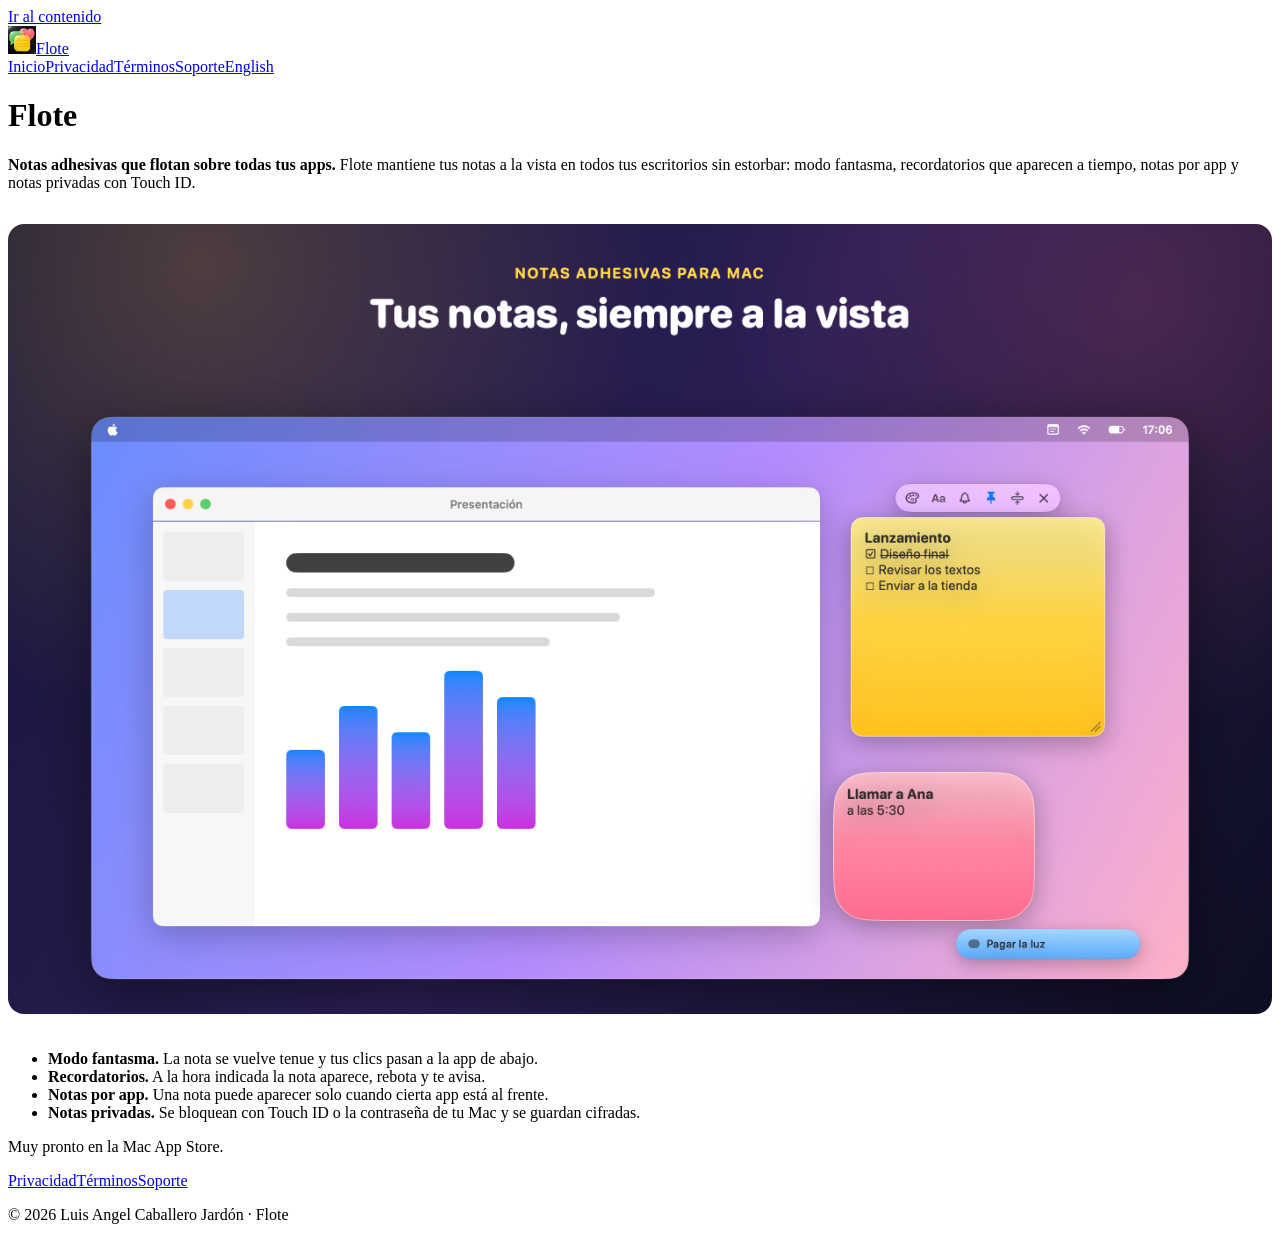
==== es/index.html @ 092fc321 "Web de Flote: inicio, privacidad, términos y soporte (EN/ES) Co-Authored-By: Claude Opus 5.5 <norepl" ====
<!DOCTYPE html>
<html lang="es">
<head>
  <meta charset="utf-8">
  <meta name="viewport" content="width=device-width, initial-scale=1, viewport-fit=cover">
  <meta name="color-scheme" content="light dark">
  <title>Notas adhesivas que flotan sobre todas tus apps. · Flote</title>
  <meta name="description" content="Notas adhesivas que flotan sobre todas tus apps.">
  <link rel="canonical" href="https://llcaballeroll.github.io/Flote_web/es/index.html">
  <link rel="alternate" hreflang="en" href="https://llcaballeroll.github.io/Flote_web/index.html">
  <link rel="alternate" hreflang="es" href="https://llcaballeroll.github.io/Flote_web/es/index.html">
  <link rel="icon" type="image/png" sizes="32x32" href="../assets/img/icon-32.png">
  <link rel="apple-touch-icon" href="../assets/img/icon-180.png">
  <link rel="stylesheet" href="../css/styles.css">
</head>
<body>
  <a class="skip-link" href="#main">Ir al contenido</a>
  <header class="nav"><nav class="wrap nav-inner" aria-label="Main">
    <a class="brand" href="index.html"><img src="../assets/img/icon-180.png" alt="" width="28" height="28">Flote</a>
    <div class="nav-links"><a href="index.html" aria-current="page">Inicio</a><a href="privacy.html">Privacidad</a><a href="terms.html">Términos</a><a href="support.html">Soporte</a><a href="../index.html" hreflang="en" lang="en">English</a></div>
  </nav></header>
  <main id="main" class="doc"><div class="wrap">
<h1>Flote</h1><p class="lead" style="margin-left:0"><strong>Notas adhesivas que flotan sobre todas tus apps.</strong> Flote mantiene tus notas a la vista en todos tus escritorios sin estorbar: modo fantasma, recordatorios que aparecen a tiempo, notas por app y notas privadas con Touch ID.</p>
<img src="../assets/img/shot-es.png" alt="" style="width:100%;border-radius:16px;margin:16px 0">
<ul><li><strong>Modo fantasma.</strong> La nota se vuelve tenue y tus clics pasan a la app de abajo.</li><li><strong>Recordatorios.</strong> A la hora indicada la nota aparece, rebota y te avisa.</li><li><strong>Notas por app.</strong> Una nota puede aparecer solo cuando cierta app está al frente.</li><li><strong>Notas privadas.</strong> Se bloquean con Touch ID o la contraseña de tu Mac y se guardan cifradas.</li></ul><p>Muy pronto en la Mac App Store.</p>
  </div></main>
  <footer class="footer"><div class="wrap">
    <div class="footer-links"><a href="privacy.html">Privacidad</a><a href="terms.html">Términos</a><a href="support.html">Soporte</a></div>
    <p>© 2026 Luis Angel Caballero Jardón · Flote</p>
  </div></footer>
</body>
</html>
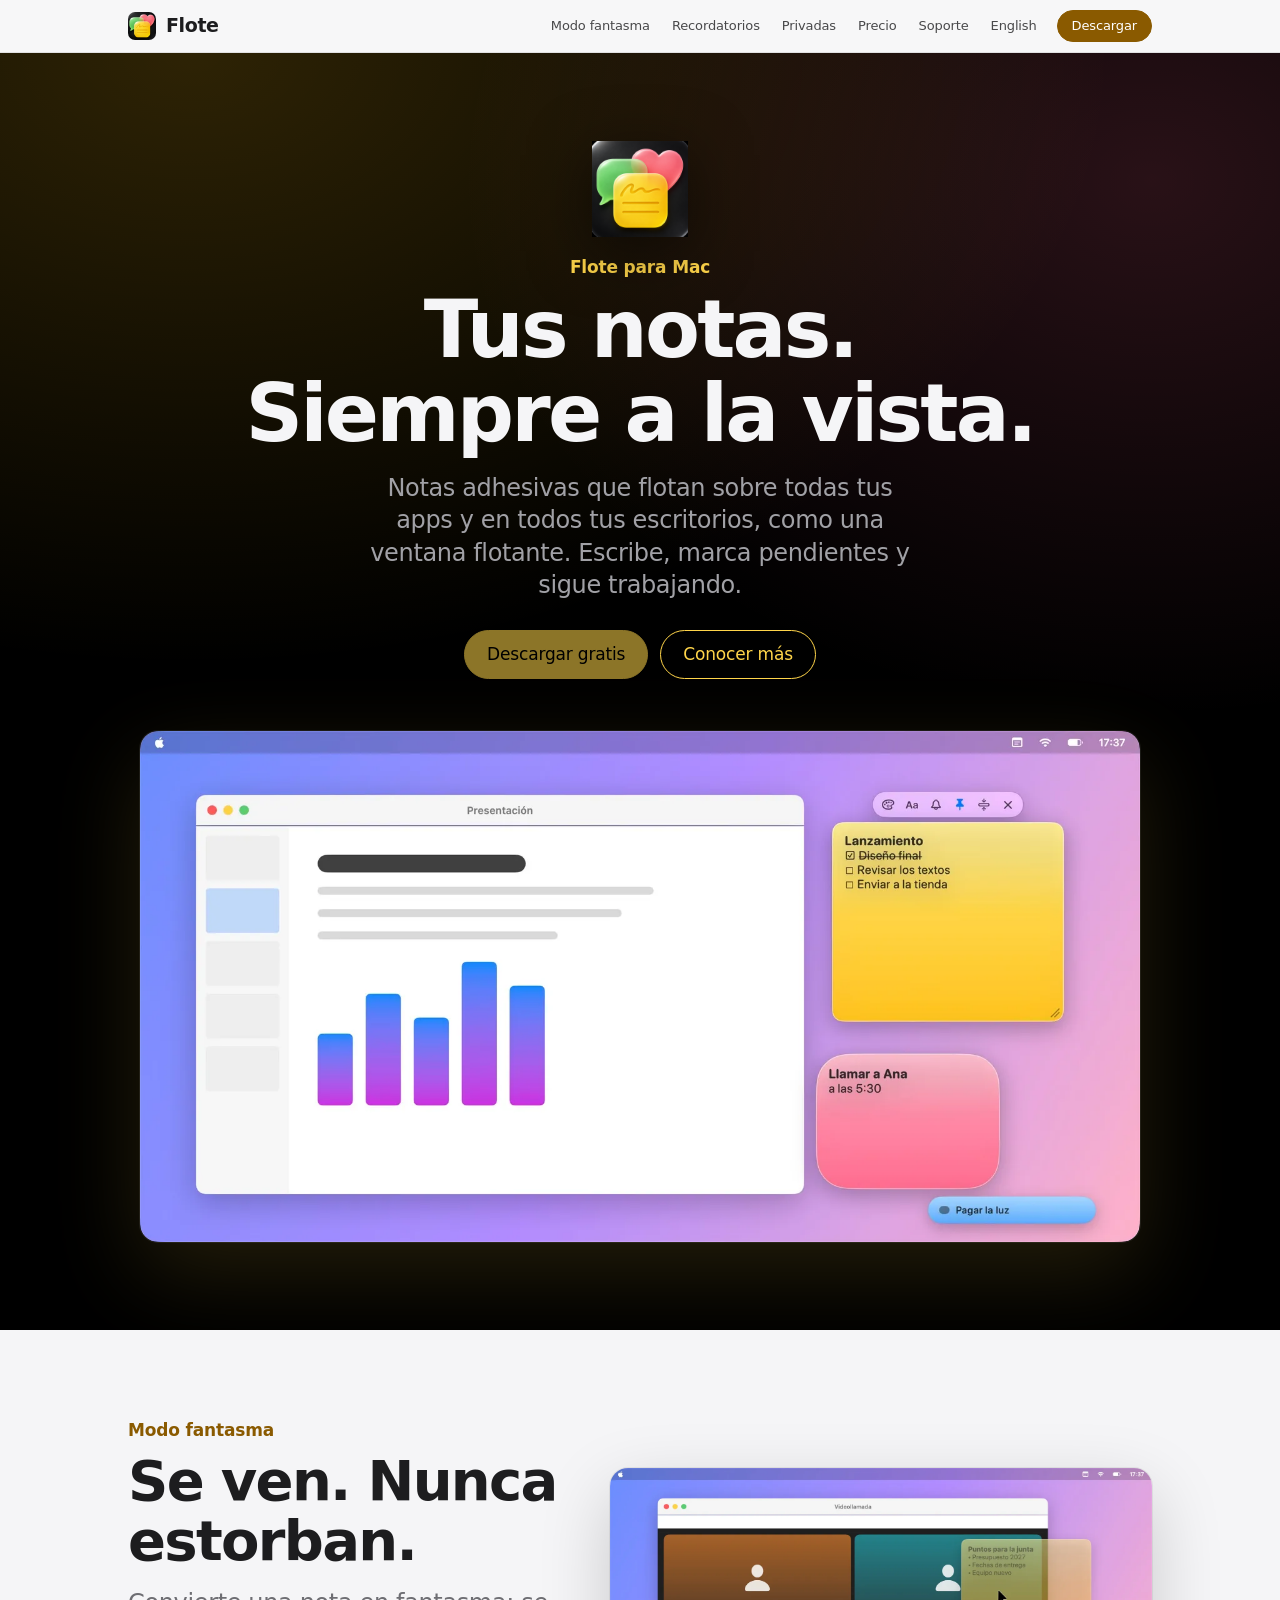
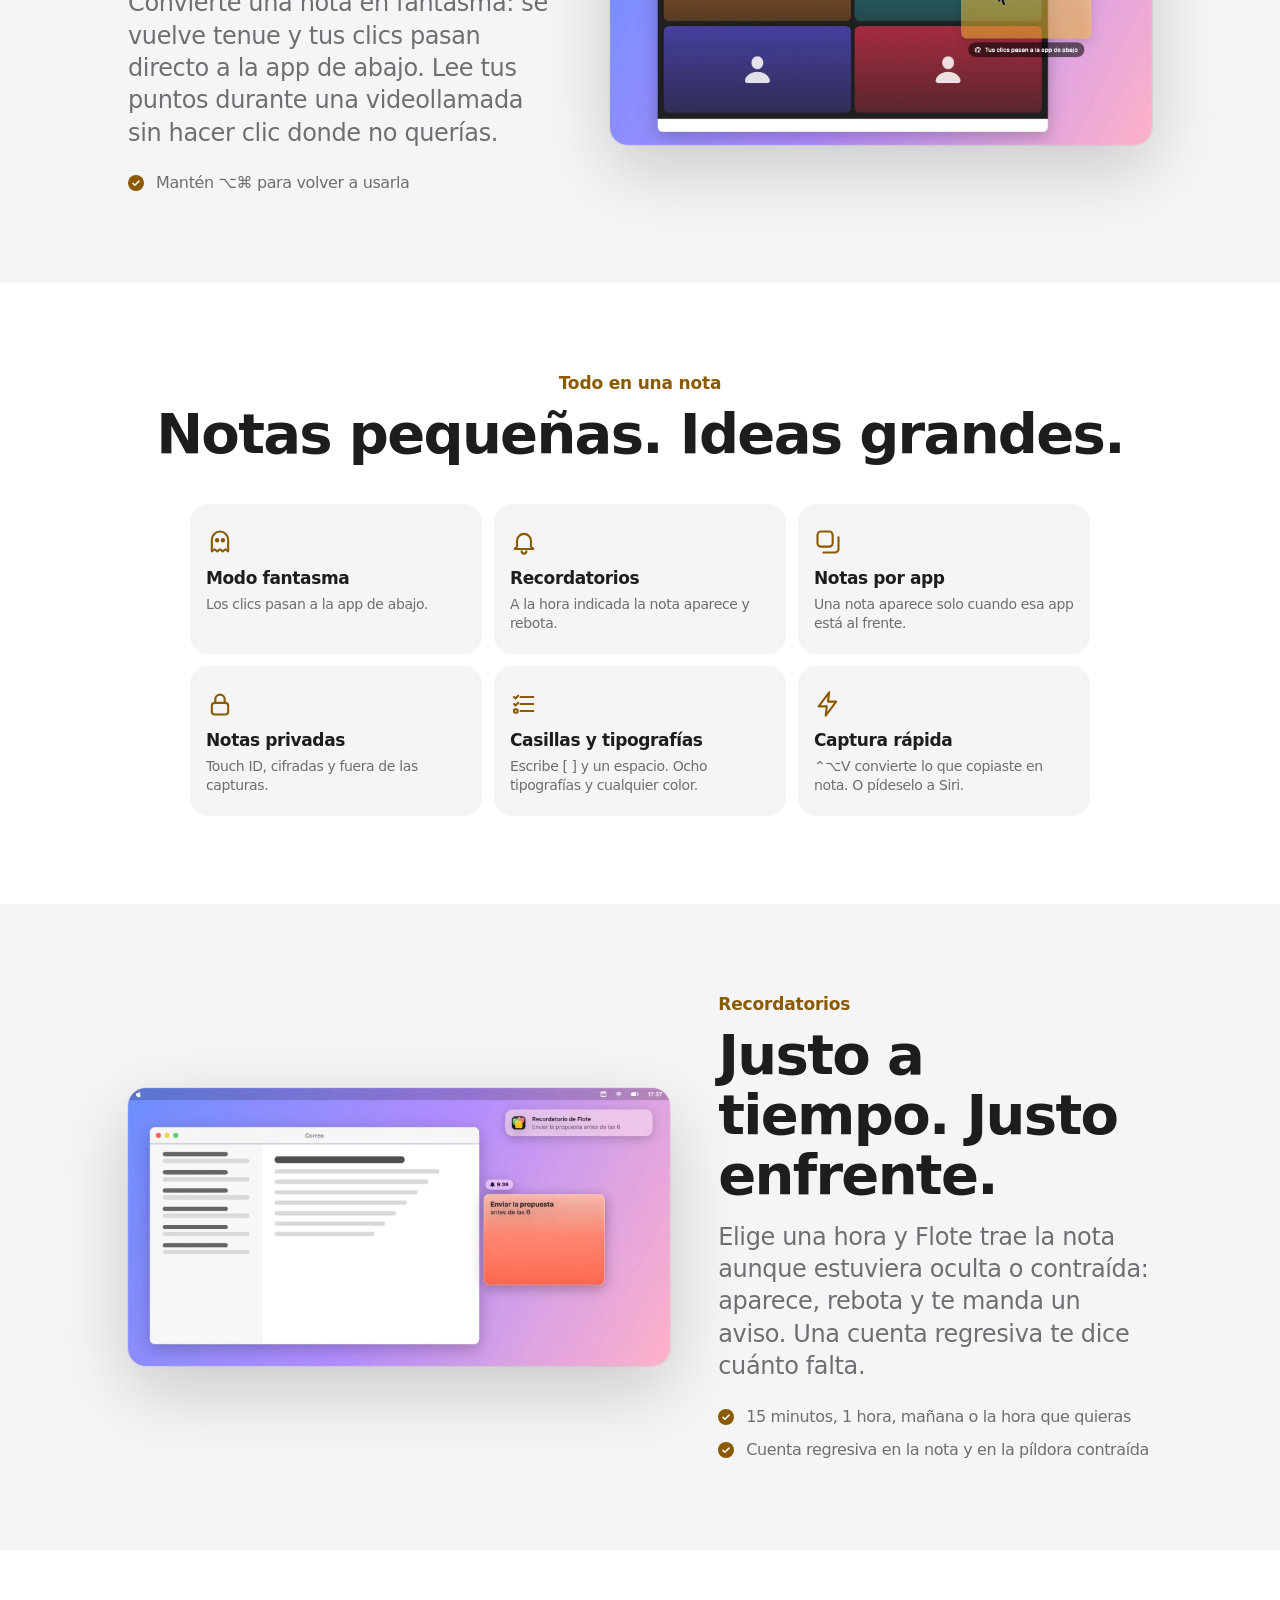
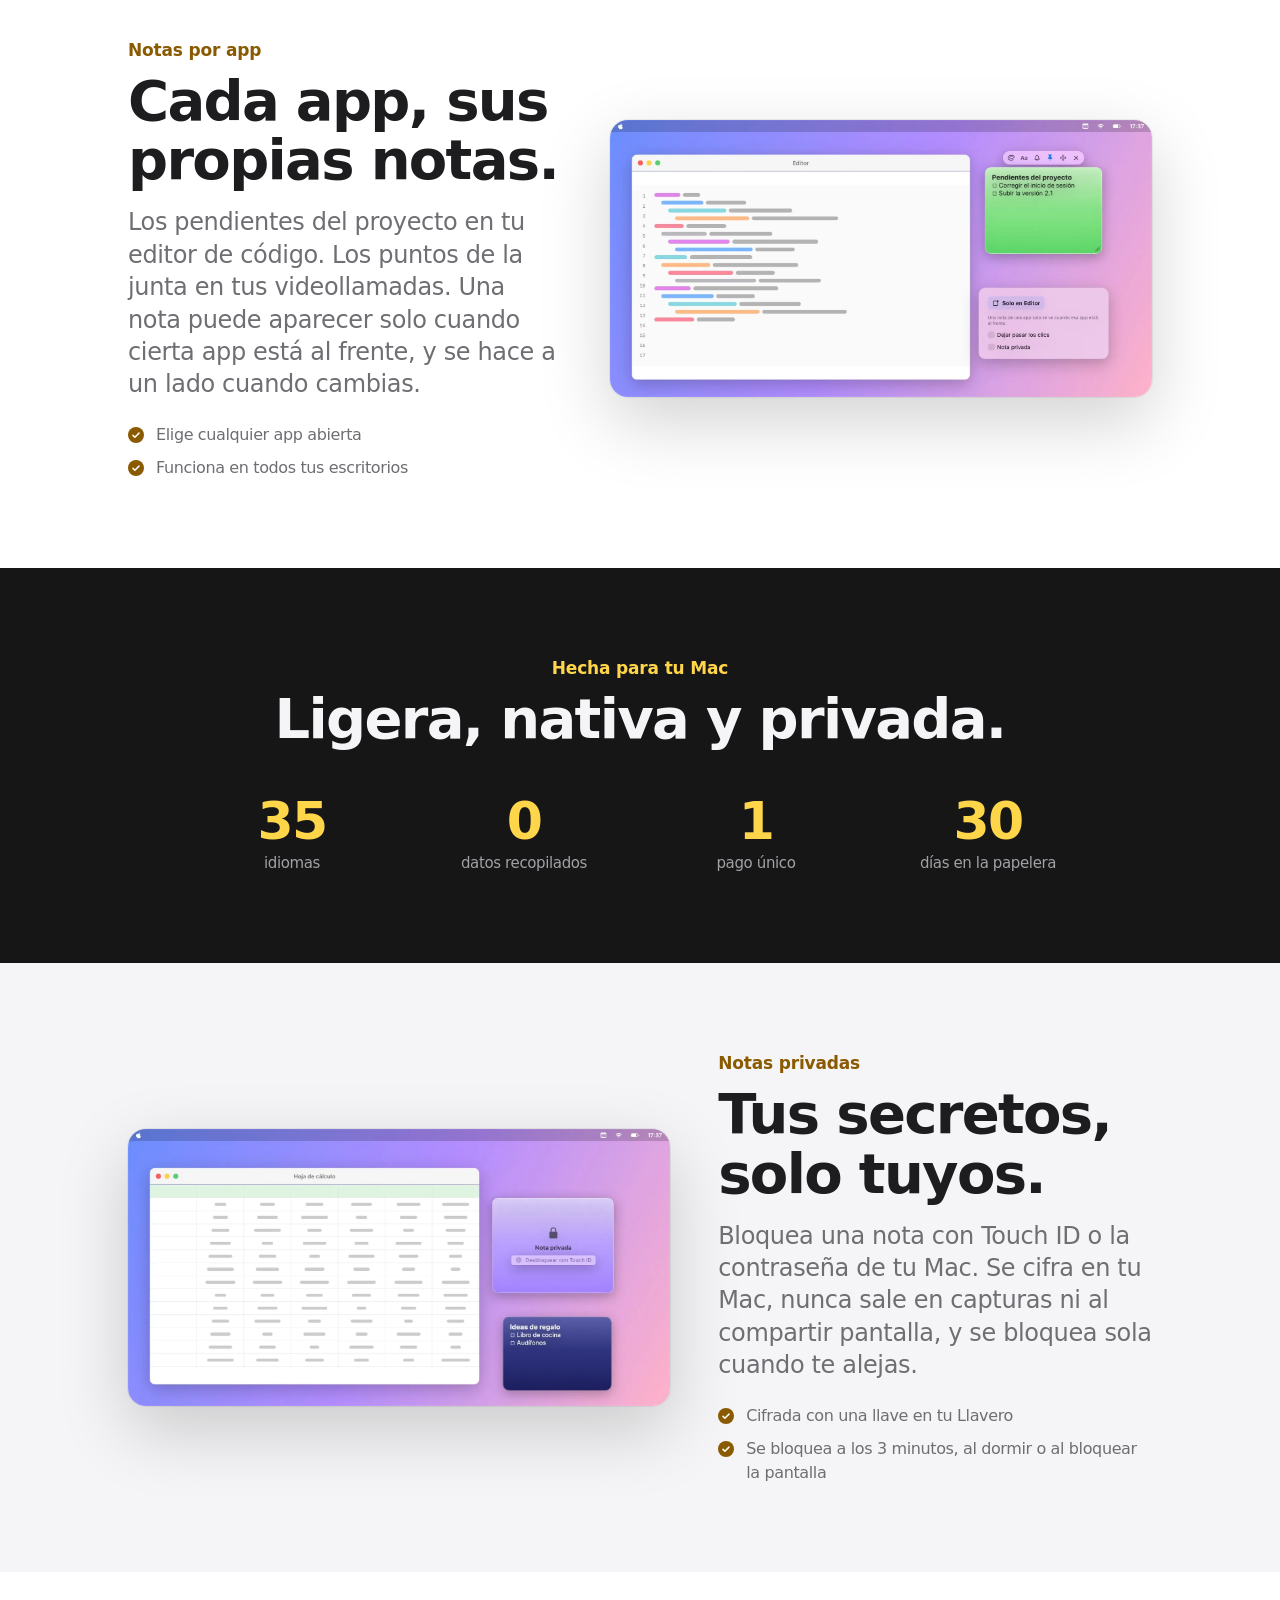
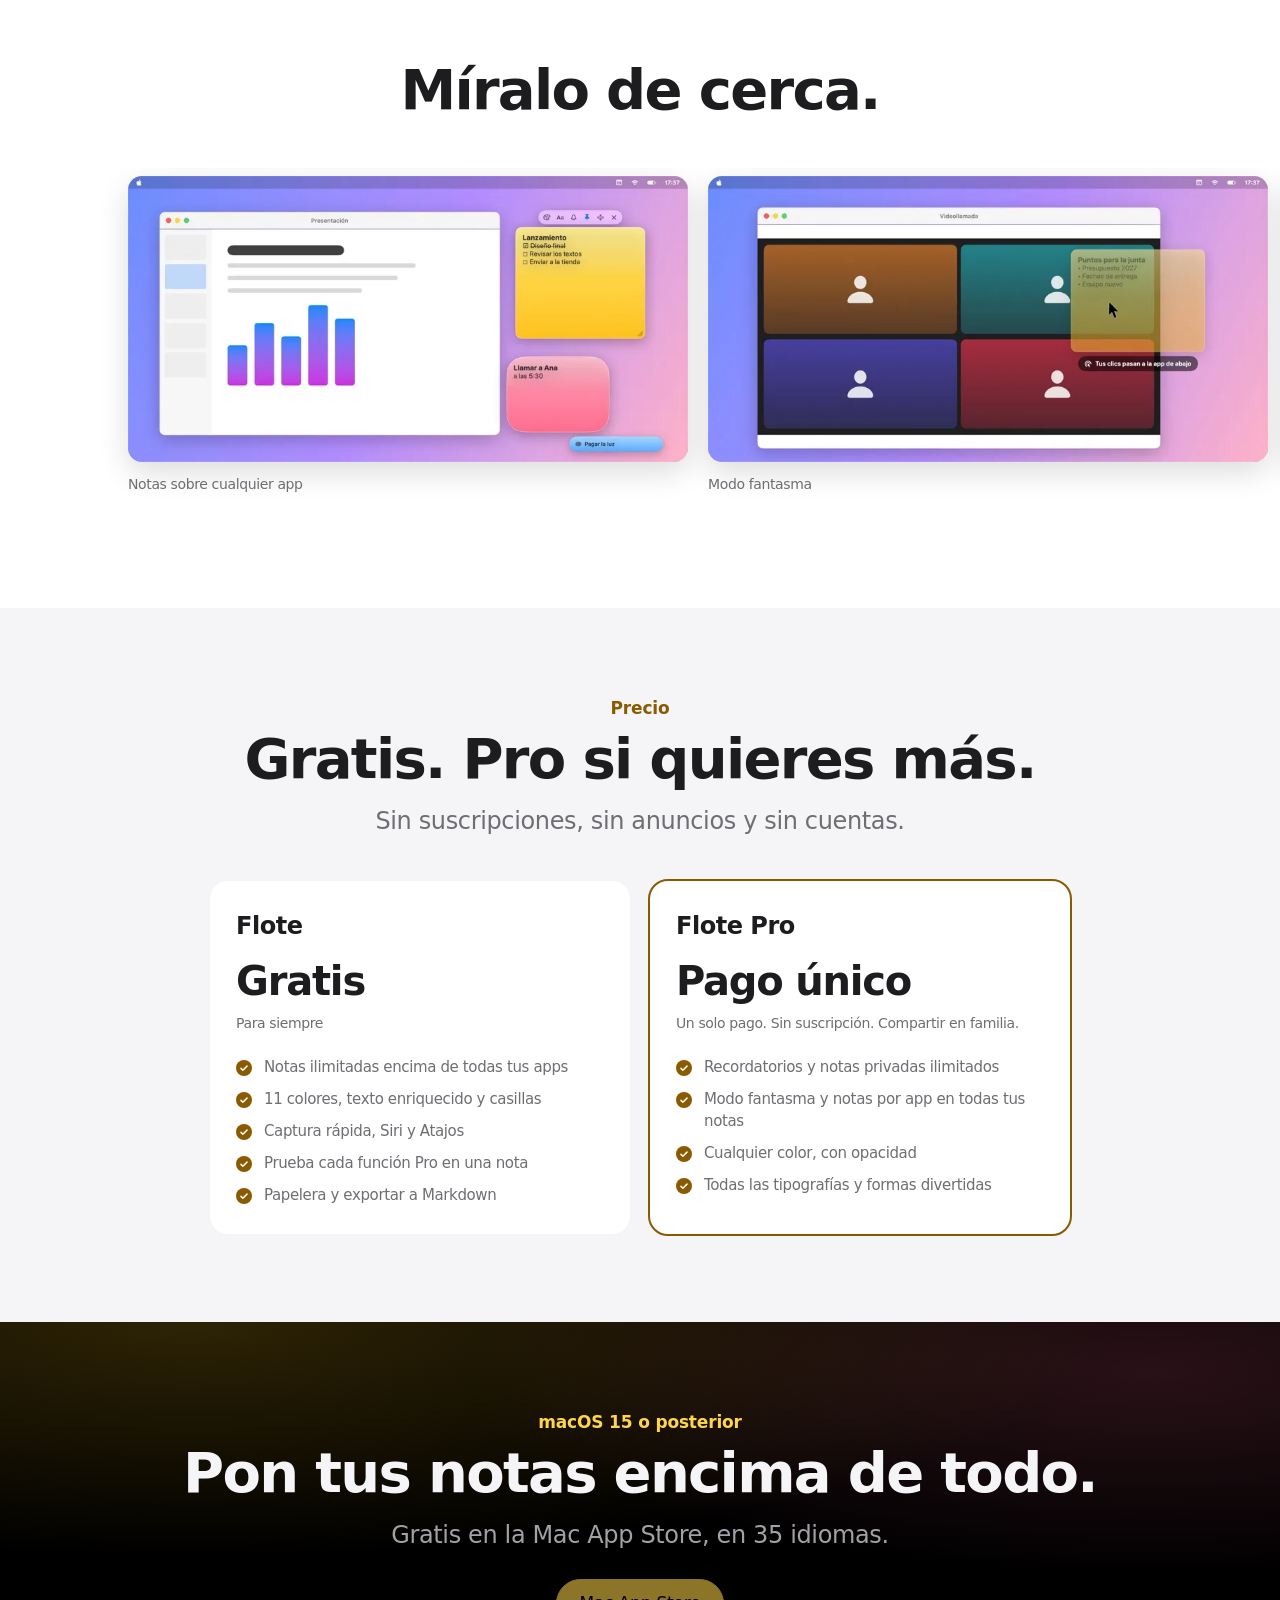
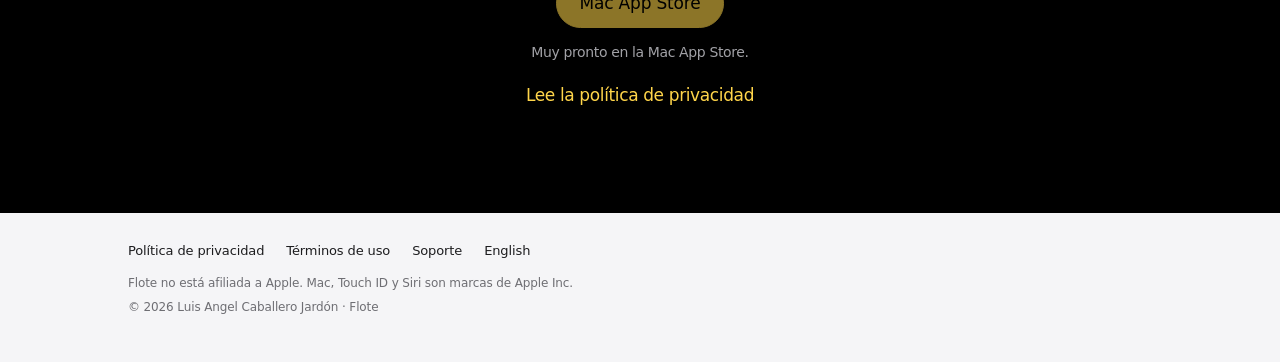
==== commit 58f0084c: "Portada nueva estilo apple.com: secciones, capturas, galería y precios (EN/ES) Co-Authored-By: Claud" ====
--- a/es/index.html
+++ b/es/index.html
@@ -4,29 +4,88 @@
   <meta charset="utf-8">
   <meta name="viewport" content="width=device-width, initial-scale=1, viewport-fit=cover">
   <meta name="color-scheme" content="light dark">
-  <title>Notas adhesivas que flotan sobre todas tus apps. · Flote</title>
-  <meta name="description" content="Notas adhesivas que flotan sobre todas tus apps.">
-  <link rel="canonical" href="https://llcaballeroll.github.io/Flote_web/es/index.html">
-  <link rel="alternate" hreflang="en" href="https://llcaballeroll.github.io/Flote_web/index.html">
-  <link rel="alternate" hreflang="es" href="https://llcaballeroll.github.io/Flote_web/es/index.html">
+  <title>Flote · Notas adhesivas que flotan sobre todas tus apps</title>
+  <meta name="description" content="Notas adhesivas para Mac que flotan sobre todas las apps y escritorios: modo fantasma, recordatorios que aparecen, notas por app y notas privadas con Touch ID. Gratis, con Pro opcional de un solo pago.">
+  <meta name="theme-color" content="#f5f5f7" media="(prefers-color-scheme: light)">
+  <meta name="theme-color" content="#000000" media="(prefers-color-scheme: dark)">
+  <link rel="canonical" href="https://llcaballeroll.github.io/Flote_web/es/">
+  <link rel="alternate" hreflang="en" href="https://llcaballeroll.github.io/Flote_web/">
+  <link rel="alternate" hreflang="es" href="https://llcaballeroll.github.io/Flote_web/es/">
+  <link rel="alternate" hreflang="x-default" href="https://llcaballeroll.github.io/Flote_web/">
+  <meta property="og:type" content="website">
+  <meta property="og:site_name" content="Flote">
+  <meta property="og:title" content="Flote · Notas adhesivas que flotan sobre todas tus apps">
+  <meta property="og:description" content="Notas adhesivas para Mac que flotan sobre todas las apps y escritorios: modo fantasma, recordatorios que aparecen, notas por app y notas privadas con Touch ID. Gratis, con Pro opcional de un solo pago.">
+  <meta property="og:url" content="https://llcaballeroll.github.io/Flote_web/es/">
+  <meta property="og:image" content="https://llcaballeroll.github.io/Flote_web/assets/img/og-image-es.jpg">
+  <meta property="og:image:width" content="1200">
+  <meta property="og:image:height" content="630">
+  <meta name="twitter:card" content="summary_large_image">
   <link rel="icon" type="image/png" sizes="32x32" href="../assets/img/icon-32.png">
+  <link rel="icon" type="image/png" sizes="192x192" href="../assets/img/icon-192.png">
   <link rel="apple-touch-icon" href="../assets/img/icon-180.png">
   <link rel="stylesheet" href="../css/styles.css">
+  <link rel="preload" as="image" href="../assets/img/shots/es-1-1600.webp" fetchpriority="high">
+  <script type="application/ld+json">{"@context":"https://schema.org","@type":"SoftwareApplication","name":"Flote","operatingSystem":"macOS 15+","applicationCategory":"ProductivityApplication","offers":{"@type":"Offer","price":"0","priceCurrency":"USD"},"author":{"@type":"Person","name":"Luis Angel Caballero Jardón"},"image":"https://llcaballeroll.github.io/Flote_web/assets/img/icon-512.png"}</script>
+  <script>document.documentElement.classList.add('js');</script>
 </head>
 <body>
   <a class="skip-link" href="#main">Ir al contenido</a>
   <header class="nav"><nav class="wrap nav-inner" aria-label="Main">
-    <a class="brand" href="index.html"><img src="../assets/img/icon-180.png" alt="" width="28" height="28">Flote</a>
-    <div class="nav-links"><a href="index.html" aria-current="page">Inicio</a><a href="privacy.html">Privacidad</a><a href="terms.html">Términos</a><a href="support.html">Soporte</a><a href="../index.html" hreflang="en" lang="en">English</a></div>
+    <a class="brand" href="./"><img src="../assets/img/icon-180.png" alt="" width="28" height="28">Flote</a>
+    <div class="nav-links"><a href="#ghost">Modo fantasma</a><a href="#reminders">Recordatorios</a><a href="#private">Privadas</a><a href="#pricing">Precio</a><a href="support.html">Soporte</a><a href="../" hreflang="en" lang="en">English</a></div>
+    <a class="btn" href="#get">Descargar</a>
   </nav></header>
-  <main id="main" class="doc"><div class="wrap">
-<h1>Flote</h1><p class="lead" style="margin-left:0"><strong>Notas adhesivas que flotan sobre todas tus apps.</strong> Flote mantiene tus notas a la vista en todos tus escritorios sin estorbar: modo fantasma, recordatorios que aparecen a tiempo, notas por app y notas privadas con Touch ID.</p>
-<img src="../assets/img/shot-es.png" alt="" style="width:100%;border-radius:16px;margin:16px 0">
-<ul><li><strong>Modo fantasma.</strong> La nota se vuelve tenue y tus clics pasan a la app de abajo.</li><li><strong>Recordatorios.</strong> A la hora indicada la nota aparece, rebota y te avisa.</li><li><strong>Notas por app.</strong> Una nota puede aparecer solo cuando cierta app está al frente.</li><li><strong>Notas privadas.</strong> Se bloquean con Touch ID o la contraseña de tu Mac y se guardan cifradas.</li></ul><p>Muy pronto en la Mac App Store.</p>
-  </div></main>
+  <main id="main">
+    <section class="tile dark hero" aria-labelledby="hero-t"><div class="wrap">
+      <img class="hero-icon reveal" src="../assets/img/icon-512.png" alt="" width="96" height="96">
+      <p class="eyebrow">Flote para Mac</p>
+      <h1 id="hero-t" class="display reveal">Tus notas.<br>Siempre a la vista.</h1>
+      <p class="lead reveal">Notas adhesivas que flotan sobre todas tus apps y en todos tus escritorios, como una ventana flotante. Escribe, marca pendientes y sigue trabajando.</p>
+      <div class="btn-row reveal"><a class="btn" data-store="mac" href="#get">Descargar gratis</a><a class="btn ghost" href="#features">Conocer más</a></div>
+    </div><div class="stage mac reveal"><img class="shot" src="../assets/img/shots/es-1-1600.webp" srcset="../assets/img/shots/es-1-800.webp 800w, ../assets/img/shots/es-1-1600.webp 1600w" sizes="(max-width: 820px) 92vw, 1000px" alt="Tus notas. Siempre a la vista." width="1600" height="819" fetchpriority="high"></div></section>
+
+    <section id="ghost" class="tile alt" aria-labelledby="ghost-t"><div class="wrap split">
+<div class="copy reveal"><p class="eyebrow">Modo fantasma</p><h2 id="ghost-t" class="headline">Se ven. Nunca estorban.</h2><p class="lead">Convierte una nota en fantasma: se vuelve tenue y tus clics pasan directo a la app de abajo. Lee tus puntos durante una videollamada sin hacer clic donde no querías.</p><ul class="checks"><li>Mantén ⌥⌘ para volver a usarla</li></ul></div>
+<div class="reveal"><img class="shot" src="../assets/img/shots/es-2-1600.webp" srcset="../assets/img/shots/es-2-800.webp 800w, ../assets/img/shots/es-2-1600.webp 1600w" sizes="(max-width: 820px) 92vw, 1000px" alt="Se ven. Nunca estorban." width="1600" height="819" loading="lazy"></div></div></section>
+
+    <section id="features" class="tile" aria-labelledby="feat-t"><div class="wrap pad-b">
+      <p class="eyebrow">Todo en una nota</p><h2 id="feat-t" class="headline reveal">Notas pequeñas. Ideas grandes.</h2>
+      <ul class="uses reveal"><li><span class="ico"><svg viewBox="0 0 24 24" aria-hidden="true"><path d="M12 3a7 7 0 0 0-7 7v10l2.3-1.8L9.7 20 12 18.2 14.3 20l2.4-1.8L19 20V10a7 7 0 0 0-7-7z"/><circle cx="9.5" cy="10.5" r="1"/><circle cx="14.5" cy="10.5" r="1"/></svg></span><strong>Modo fantasma</strong><span>Los clics pasan a la app de abajo.</span></li><li><span class="ico"><svg viewBox="0 0 24 24" aria-hidden="true"><path d="M6 16V11a6 6 0 1 1 12 0v5l2 2H4z"/><path d="M10 20a2 2 0 0 0 4 0"/></svg></span><strong>Recordatorios</strong><span>A la hora indicada la nota aparece y rebota.</span></li><li><span class="ico"><svg viewBox="0 0 24 24" aria-hidden="true"><rect x="3" y="3" width="13" height="13" rx="3"/><path d="M8 21h10a3 3 0 0 0 3-3V8"/></svg></span><strong>Notas por app</strong><span>Una nota aparece solo cuando esa app está al frente.</span></li><li><span class="ico"><svg viewBox="0 0 24 24" aria-hidden="true"><rect x="5" y="11" width="14" height="10" rx="2.5"/><path d="M8 11V8a4 4 0 0 1 8 0v3"/></svg></span><strong>Notas privadas</strong><span>Touch ID, cifradas y fuera de las capturas.</span></li><li><span class="ico"><svg viewBox="0 0 24 24" aria-hidden="true"><path d="M9 6h11M9 12h11M9 18h11"/><path d="m3.5 6 1.2 1.2L7 5M3.5 12l1.2 1.2L7 11"/><rect x="3.5" y="16.5" width="3" height="3" rx=".8"/></svg></span><strong>Casillas y tipografías</strong><span>Escribe [ ] y un espacio. Ocho tipografías y cualquier color.</span></li><li><span class="ico"><svg viewBox="0 0 24 24" aria-hidden="true"><path d="M13 2 4 14h7l-1 8 9-12h-7z"/></svg></span><strong>Captura rápida</strong><span>⌃⌥V convierte lo que copiaste en nota. O pídeselo a Siri.</span></li></ul></div><div style="height:88px"></div></section>
+
+    <section id="reminders" class="tile alt" aria-labelledby="reminders-t"><div class="wrap split flip">
+<div class="copy reveal"><p class="eyebrow">Recordatorios</p><h2 id="reminders-t" class="headline">Justo a tiempo. Justo enfrente.</h2><p class="lead">Elige una hora y Flote trae la nota aunque estuviera oculta o contraída: aparece, rebota y te manda un aviso. Una cuenta regresiva te dice cuánto falta.</p><ul class="checks"><li>15 minutos, 1 hora, mañana o la hora que quieras</li><li>Cuenta regresiva en la nota y en la píldora contraída</li></ul></div>
+<div class="reveal"><img class="shot" src="../assets/img/shots/es-3-1600.webp" srcset="../assets/img/shots/es-3-800.webp 800w, ../assets/img/shots/es-3-1600.webp 1600w" sizes="(max-width: 820px) 92vw, 1000px" alt="Justo a tiempo. Justo enfrente." width="1600" height="819" loading="lazy"></div></div></section>
+    <section id="perapp" class="tile" aria-labelledby="perapp-t"><div class="wrap split">
+<div class="copy reveal"><p class="eyebrow">Notas por app</p><h2 id="perapp-t" class="headline">Cada app, sus propias notas.</h2><p class="lead">Los pendientes del proyecto en tu editor de código. Los puntos de la junta en tus videollamadas. Una nota puede aparecer solo cuando cierta app está al frente, y se hace a un lado cuando cambias.</p><ul class="checks"><li>Elige cualquier app abierta</li><li>Funciona en todos tus escritorios</li></ul></div>
+<div class="reveal"><img class="shot" src="../assets/img/shots/es-4-1600.webp" srcset="../assets/img/shots/es-4-800.webp 800w, ../assets/img/shots/es-4-1600.webp 1600w" sizes="(max-width: 820px) 92vw, 1000px" alt="Cada app, sus propias notas." width="1600" height="819" loading="lazy"></div></div></section>
+
+    <section class="tile dark tile-2" aria-labelledby="facts-t"><div class="wrap pad-b">
+      <p class="eyebrow">Hecha para tu Mac</p><h2 id="facts-t" class="headline reveal">Ligera, nativa y privada.</h2>
+      <div class="facts reveal"><div><b>35</b><span>idiomas</span></div><div><b>0</b><span>datos recopilados</span></div><div><b>1</b><span>pago único</span></div><div><b>30</b><span>días en la papelera</span></div></div></div><div style="height:88px"></div></section>
+
+    <section id="private" class="tile alt" aria-labelledby="private-t"><div class="wrap split flip">
+<div class="copy reveal"><p class="eyebrow">Notas privadas</p><h2 id="private-t" class="headline">Tus secretos, solo tuyos.</h2><p class="lead">Bloquea una nota con Touch ID o la contraseña de tu Mac. Se cifra en tu Mac, nunca sale en capturas ni al compartir pantalla, y se bloquea sola cuando te alejas.</p><ul class="checks"><li>Cifrada con una llave en tu Llavero</li><li>Se bloquea a los 3 minutos, al dormir o al bloquear la pantalla</li></ul></div>
+<div class="reveal"><img class="shot" src="../assets/img/shots/es-5-1600.webp" srcset="../assets/img/shots/es-5-800.webp 800w, ../assets/img/shots/es-5-1600.webp 1600w" sizes="(max-width: 820px) 92vw, 1000px" alt="Tus secretos, solo tuyos." width="1600" height="819" loading="lazy"></div></div></section>
+
+    <section class="tile" aria-labelledby="gal-t"><div class="wrap"><h2 id="gal-t" class="headline">Míralo de cerca.</h2></div>
+      <div class="gallery"><div class="gallery-track" tabindex="0" role="group" aria-label="Míralo de cerca."><figure class="wide"><img src="../assets/img/shots/es-1-800.webp" alt="" width="800" height="410" loading="lazy"><figcaption>Notas sobre cualquier app</figcaption></figure><figure class="wide"><img src="../assets/img/shots/es-2-800.webp" alt="" width="800" height="410" loading="lazy"><figcaption>Modo fantasma</figcaption></figure><figure class="wide"><img src="../assets/img/shots/es-3-800.webp" alt="" width="800" height="410" loading="lazy"><figcaption>Recordatorios que aparecen</figcaption></figure><figure class="wide"><img src="../assets/img/shots/es-4-800.webp" alt="" width="800" height="410" loading="lazy"><figcaption>Notas por app</figcaption></figure><figure class="wide"><img src="../assets/img/shots/es-5-800.webp" alt="" width="800" height="410" loading="lazy"><figcaption>Notas privadas</figcaption></figure><figure class="wide"><img src="../assets/img/shots/es-6-800.webp" alt="" width="800" height="410" loading="lazy"><figcaption>Casillas y tipografías</figcaption></figure><figure class="wide"><img src="../assets/img/shots/es-7-800.webp" alt="" width="800" height="410" loading="lazy"><figcaption>Colores vivos</figcaption></figure><figure class="wide"><img src="../assets/img/shots/es-8-800.webp" alt="" width="800" height="410" loading="lazy"><figcaption>Captura rápida y Siri</figcaption></figure></div></div></section>
+
+    <section id="pricing" class="tile alt" aria-labelledby="price-t"><div class="wrap">
+      <p class="eyebrow">Precio</p><h2 id="price-t" class="headline reveal">Gratis. Pro si quieres más.</h2><p class="lead reveal">Sin suscripciones, sin anuncios y sin cuentas.</p>
+      <div class="plans reveal"><article class="plan"><h3>Flote</h3><p class="price">Gratis</p><p class="note">Para siempre</p><ul class="checks"><li>Notas ilimitadas encima de todas tus apps</li><li>11 colores, texto enriquecido y casillas</li><li>Captura rápida, Siri y Atajos</li><li>Prueba cada función Pro en una nota</li><li>Papelera y exportar a Markdown</li></ul></article><article class="plan pro"><h3>Flote Pro</h3><p class="price">Pago único</p><p class="note">Un solo pago. Sin suscripción. Compartir en familia.</p><ul class="checks"><li>Recordatorios y notas privadas ilimitados</li><li>Modo fantasma y notas por app en todas tus notas</li><li>Cualquier color, con opacidad</li><li>Todas las tipografías y formas divertidas</li></ul></article></div></div></section>
+
+    <section id="get" class="tile dark hero" aria-labelledby="get-t"><div class="wrap">
+      <p class="eyebrow">macOS 15 o posterior</p><h2 id="get-t" class="headline reveal">Pon tus notas encima de todo.</h2><p class="lead reveal">Gratis en la Mac App Store, en 35 idiomas.</p>
+      <div class="btn-row reveal"><a class="btn" data-store="mac" href="#get">Mac App Store</a></div>
+      <p class="soon" data-soon>Muy pronto en la Mac App Store.</p>
+      <p style="margin-top:20px;padding-bottom:88px"><a href="privacy.html">Lee la política de privacidad</a></p></div></section>
+  </main>
   <footer class="footer"><div class="wrap">
-    <div class="footer-links"><a href="privacy.html">Privacidad</a><a href="terms.html">Términos</a><a href="support.html">Soporte</a></div>
+    <div class="footer-links"><a href="privacy.html">Política de privacidad</a><a href="terms.html">Términos de uso</a><a href="support.html">Soporte</a><a href="../" hreflang="en">English</a></div>
+    <p>Flote no está afiliada a Apple. Mac, Touch ID y Siri son marcas de Apple Inc.</p>
     <p>© 2026 Luis Angel Caballero Jardón · Flote</p>
   </div></footer>
+  <script src="../js/site.js" defer></script>
 </body>
 </html>
--- a/css/styles.css
+++ b/css/styles.css
@@ -0,0 +1,275 @@
+/* Speed Test — Versa · sitio web
+   Chasis inspirado en apple.com: mosaicos a todo lo ancho que alternan claro y oscuro,
+   tipografía del sistema (SF Pro en Apple) con tracking negativo en titulares,
+   un solo color de acción (el turquesa de la app) y la app como "producto". */
+
+:root {
+  color-scheme: light dark;
+
+  /* Tonos crudos */
+  --white: #ffffff;
+  --parchment: #f5f5f7;
+  --ink: #1d1d1f;
+  --ink-muted: #6e6e73;      /* 4.9:1 sobre blanco */
+  --hairline: #d2d2d7;
+  --black: #000000;
+  --tile: #161617;
+  --tile-2: #1d1d1f;
+  --on-dark: #f5f5f7;
+  --on-dark-muted: #a1a1a6;  /* 7.6:1 sobre negro */
+  --teal-light: #00705f;     /* 6.0:1 sobre blanco, 5.5:1 sobre parchment */
+  --teal-dark: #34e0c8;      /* 12:1 sobre negro */
+
+  /* Superficies de la página (cambian con el tema del sistema) */
+  --bg: var(--white);
+  --bg-alt: var(--parchment);
+  --text: var(--ink);
+  --text-muted: var(--ink-muted);
+  --accent: var(--teal-light);
+  --line: var(--hairline);
+  --nav-bg: rgb(245 245 247 / 0.8);
+
+  @media (prefers-color-scheme: dark) {
+    --bg: var(--black);
+    --bg-alt: var(--tile);
+    --text: var(--on-dark);
+    --text-muted: var(--on-dark-muted);
+    --accent: var(--teal-dark);
+    --line: #424245;
+    --nav-bg: rgb(22 22 23 / 0.8);
+  }
+
+  --font: system-ui, -apple-system, BlinkMacSystemFont, "SF Pro Text", "Segoe UI", Inter, Roboto, sans-serif;
+  --radius-card: 18px;
+  --wrap: 1024px;
+
+  accent-color: var(--accent);
+  scrollbar-color: color-mix(in srgb, var(--text) 40%, transparent) transparent;
+}
+
+*, *::before, *::after { box-sizing: border-box; }
+
+html {
+  -webkit-text-size-adjust: 100%;
+  text-size-adjust: 100%;
+}
+
+body {
+  margin: 0;
+  font-family: var(--font);
+  font-size: 17px;
+  line-height: 1.47;
+  letter-spacing: -0.022em;
+  background: var(--bg);
+  color: var(--text);
+  -webkit-font-smoothing: antialiased;
+}
+
+img { max-width: 100%; height: auto; display: block; }
+a { color: var(--accent); text-decoration: none; }
+a:hover { text-decoration: underline; }
+:focus-visible { outline: 2px solid var(--accent); outline-offset: 3px; border-radius: 6px; }
+
+.skip-link {
+  position: absolute; left: 12px; top: -60px; z-index: 100;
+  background: var(--text); color: var(--bg); padding: 10px 16px; border-radius: 8px;
+}
+.skip-link:focus { top: 12px; }
+
+.visually-hidden {
+  position: absolute !important; width: 1px; height: 1px; overflow: hidden;
+  clip-path: inset(50%); white-space: nowrap;
+}
+
+.wrap { width: min(100% - 32px, var(--wrap)); margin-inline: auto; }
+
+/* ---------- Navegación: barra delgada con vidrio ---------- */
+.nav {
+  position: sticky; top: 0; z-index: 50;
+  background: var(--nav-bg);
+  backdrop-filter: saturate(180%) blur(20px);
+  -webkit-backdrop-filter: saturate(180%) blur(20px);
+  border-bottom: 1px solid color-mix(in srgb, var(--text) 10%, transparent);
+}
+.nav-inner { display: flex; align-items: center; gap: 20px; height: 52px; }
+.brand { display: flex; align-items: center; gap: 10px; color: var(--text); font-weight: 600; font-size: 19px; letter-spacing: -0.02em; }
+.brand:hover { text-decoration: none; }
+.brand img { width: 28px; height: 28px; border-radius: 7px; }
+.nav-links { display: flex; gap: 22px; margin-left: auto; font-size: 13px; letter-spacing: -0.01em; }
+.nav-links a { color: var(--text); opacity: 0.8; }
+.nav-links a:hover { opacity: 1; text-decoration: none; }
+.nav-links a[aria-current="page"] { opacity: 1; font-weight: 600; }
+.nav .btn { padding: 5px 14px; font-size: 13px; }
+@media (max-width: 700px) {
+  .nav-links { display: none; }
+  .nav .btn { margin-left: auto; }
+}
+
+/* ---------- Botones: píldora de acción ---------- */
+.btn {
+  display: inline-flex; align-items: center; justify-content: center; gap: 8px;
+  min-height: 44px; padding: 11px 22px; border-radius: 980px;
+  background: var(--accent); color: var(--bg);
+  font-size: 17px; font-weight: 400; letter-spacing: -0.01em;
+  border: 1px solid var(--accent);
+  transition: transform 0.15s ease, background-color 0.2s ease, color 0.2s ease;
+  touch-action: manipulation;
+}
+.btn:hover { text-decoration: none; }
+.btn:active { transform: scale(0.97); }
+.btn.ghost { background: transparent; color: var(--accent); }
+.btn.ghost:hover { background: var(--accent); color: var(--bg); }
+.btn svg { width: 18px; height: 18px; flex: none; fill: currentColor; }
+.btn[aria-disabled="true"] { opacity: 0.55; pointer-events: none; }
+.nav .btn { min-height: 28px; }
+
+.btn-row { display: flex; flex-wrap: wrap; gap: 12px; justify-content: center; margin-top: 28px; }
+.soon { margin-top: 14px; font-size: 14px; color: var(--text-muted); }
+
+/* ---------- Mosaicos ---------- */
+.tile { padding: 88px 0 0; overflow: hidden; text-align: center; }
+.tile.alt { background: var(--bg-alt); }
+.tile.dark { background: var(--black); color: var(--on-dark); --text-muted: var(--on-dark-muted); --accent: var(--teal-dark); --bg: var(--black); color-scheme: dark; }
+.tile.dark.tile-2 { background: var(--tile); --bg: var(--tile); }
+
+.eyebrow { font-size: 17px; font-weight: 600; color: var(--accent); margin: 0 0 8px; letter-spacing: -0.01em; }
+h1, h2, h3 { margin: 0; font-weight: 600; text-wrap: balance; }
+.display { font-size: clamp(40px, 7vw, 80px); line-height: 1.05; letter-spacing: -0.035em; }
+.headline { font-size: clamp(32px, 5vw, 56px); line-height: 1.07; letter-spacing: -0.03em; }
+.lead { font-size: clamp(19px, 2.4vw, 24px); line-height: 1.35; color: var(--text-muted); margin: 16px auto 0; max-width: 40ch; text-wrap: pretty; letter-spacing: -0.015em; }
+
+/* La app es el "producto": captura con esquinas de pantalla y la única sombra del sistema */
+.screen {
+  border-radius: clamp(22px, 4.2vw, 46px);
+  box-shadow: rgb(0 0 0 / 0.22) 3px 5px 30px 0;
+  border: 1px solid color-mix(in srgb, var(--text) 12%, transparent);
+}
+.tile.dark .screen { box-shadow: 0 0 0 1px rgb(255 255 255 / 0.08), 0 30px 80px rgb(52 224 200 / 0.12); }
+
+.stage { margin: 56px auto 0; display: flex; justify-content: center; align-items: flex-end; gap: clamp(12px, 3vw, 36px); }
+.stage .screen { width: min(36vw, 330px); }
+.stage .screen.side { width: min(28vw, 270px); margin-bottom: 40px; }
+.stage.crop { max-height: 620px; overflow: hidden; align-items: flex-start; mask-image: linear-gradient(#000 82%, transparent); -webkit-mask-image: linear-gradient(#000 82%, transparent); }
+@media (max-width: 640px) {
+  .stage .screen.side { display: none; }
+  .stage .screen { width: min(78vw, 330px); }
+}
+
+/* Lista de usos con íconos */
+.uses { list-style: none; padding: 0; margin: 40px auto 0; display: grid; grid-template-columns: repeat(auto-fit, minmax(150px, 1fr)); gap: 12px; max-width: 900px; }
+.uses li { background: var(--bg); border-radius: var(--radius-card); padding: 20px 16px; text-align: left; }
+.tile:not(.alt) .uses li { background: var(--bg-alt); }
+.uses strong { display: block; font-size: 17px; }
+.uses span { font-size: 14px; color: var(--text-muted); line-height: 1.4; display: block; margin-top: 4px; }
+.uses .ico { font-size: 0; width: 28px; height: 28px; margin-bottom: 10px; color: var(--accent); }
+.uses .ico svg { width: 28px; height: 28px; fill: none; stroke: currentColor; stroke-width: 1.8; stroke-linecap: round; stroke-linejoin: round; }
+
+/* Pasos de comparar */
+.steps { counter-reset: s; list-style: none; padding: 0; margin: 36px auto 0; display: grid; grid-template-columns: repeat(auto-fit, minmax(220px, 1fr)); gap: 24px; max-width: 900px; text-align: left; }
+.steps li { counter-increment: s; }
+.steps li::before { content: counter(s); display: grid; place-items: center; width: 32px; height: 32px; border-radius: 50%; background: var(--accent); color: var(--bg); font-weight: 600; font-size: 15px; margin-bottom: 10px; }
+.steps strong { display: block; }
+.steps span { color: var(--text-muted); font-size: 15px; }
+
+/* Cifras */
+.facts { display: grid; grid-template-columns: repeat(auto-fit, minmax(160px, 1fr)); gap: 28px; max-width: 900px; margin: 44px auto 0; }
+.facts b { display: block; font-size: clamp(36px, 5vw, 52px); font-weight: 600; letter-spacing: -0.03em; line-height: 1.1; color: var(--accent); }
+.facts span { color: var(--text-muted); font-size: 15px; }
+
+/* Galería deslizable (scroll nativo con imán) */
+.gallery { margin-top: 48px; padding-bottom: 88px; }
+.gallery-track {
+  display: flex; gap: 20px; overflow-x: auto; padding: 8px max(16px, (100vw - var(--wrap)) / 2) 24px;
+  scroll-snap-type: x mandatory; scroll-padding-inline: max(16px, (100vw - var(--wrap)) / 2);
+  overscroll-behavior-x: contain; scrollbar-width: thin;
+}
+.gallery-track:focus-visible { outline-offset: -4px; }
+.gallery-track figure { margin: 0; flex: 0 0 auto; width: min(62vw, 260px); scroll-snap-align: start; }
+.gallery-track figcaption { font-size: 14px; color: var(--text-muted); margin-top: 12px; text-align: left; }
+@media (prefers-reduced-motion: no-preference) { .gallery-track { scroll-behavior: smooth; } }
+
+/* Plataformas */
+.devices { display: grid; grid-template-columns: repeat(auto-fit, minmax(240px, 1fr)); gap: 20px; max-width: 980px; margin: 44px auto 0; padding-bottom: 88px; }
+.device { background: var(--bg); border-radius: var(--radius-card); padding: 28px 24px 0; overflow: hidden; display: flex; flex-direction: column; text-align: left; }
+.tile:not(.alt) .device { background: var(--bg-alt); }
+.device h3 { font-size: 24px; letter-spacing: -0.02em; }
+.device p { margin: 6px 0 20px; color: var(--text-muted); font-size: 15px; }
+.device img { margin-top: auto; border-radius: 14px 14px 0 0; box-shadow: rgb(0 0 0 / 0.16) 0 4px 24px; }
+
+.tile > .wrap > .pad-b { padding-bottom: 88px; }
+.privacy-points { list-style: none; padding: 0; margin: 36px auto 0; max-width: 760px; display: grid; gap: 14px; text-align: left; }
+.privacy-points li { padding: 18px 20px; border-radius: var(--radius-card); background: var(--bg-alt); }
+.tile.alt .privacy-points li { background: var(--bg); }
+
+/* Aparición suave: el estado final es el visible; solo se anima si el usuario lo permite */
+@media (prefers-reduced-motion: no-preference) {
+  .js .reveal { opacity: 0; translate: 0 24px; transition: opacity 0.7s ease, translate 0.7s cubic-bezier(.2,.7,.2,1); }
+  .js .reveal.visible { opacity: 1; translate: 0 0; }
+}
+
+/* ---------- Páginas de texto (legal / soporte) ---------- */
+.doc { padding: 64px 0 88px; }
+.doc .wrap { max-width: 760px; }
+.doc h1 { font-size: clamp(36px, 5vw, 48px); letter-spacing: -0.03em; line-height: 1.08; }
+.doc .updated { color: var(--text-muted); font-size: 14px; margin-top: 10px; }
+.doc h2 { font-size: 24px; letter-spacing: -0.02em; margin: 44px 0 10px; scroll-margin-top: 72px; }
+.doc h3 { font-size: 19px; margin: 24px 0 6px; }
+.doc p, .doc li { color: var(--text); }
+.doc ul { padding-left: 1.2em; }
+.doc li { margin: 6px 0; }
+.summary { background: var(--bg-alt); border-radius: var(--radius-card); padding: 22px 24px; margin-top: 32px; }
+.summary h2 { margin-top: 0; font-size: 19px; }
+.summary ul { margin: 0; }
+.toc { margin-top: 24px; font-size: 15px; columns: 2 220px; }
+.toc ol { margin: 0; padding-left: 1.2em; }
+.table-scroll { overflow-x: auto; margin: 16px 0; }
+table { border-collapse: collapse; width: 100%; font-size: 15px; min-width: 560px; }
+th, td { text-align: left; vertical-align: top; padding: 10px 12px; border-bottom: 1px solid var(--line); }
+th { font-weight: 600; }
+details { border-bottom: 1px solid var(--line); padding: 14px 0; }
+summary { cursor: pointer; font-weight: 600; font-size: 17px; }
+details p { margin: 10px 0 0; color: var(--text-muted); }
+
+/* ---------- Pie ---------- */
+.footer { background: var(--bg-alt); color: var(--text-muted); font-size: 12px; padding: 28px 0 40px; letter-spacing: -0.01em; }
+.tile.alt + .footer { border-top: 1px solid var(--line); }
+.footer-links { display: flex; flex-wrap: wrap; gap: 8px 22px; margin-bottom: 14px; }
+.footer-links a { color: var(--text); font-size: 13px; }
+.footer p { margin: 6px 0; line-height: 1.5; }
+
+/* ===== Flote: acento amarillo del ícono (contraste AA) y capturas horizontales de Mac ===== */
+:root { --teal-light: #8a5a00; --teal-dark: #ffd54a; }
+.tile.dark .screen, .tile.dark .shot { box-shadow: 0 0 0 1px rgb(255 255 255 / 0.08), 0 30px 90px rgb(255 213 74 / 0.14); }
+.shot { display: block; width: min(100%, 1000px); height: auto; margin: 0 auto; border-radius: 18px;
+  box-shadow: 0 0 0 1px rgb(0 0 0 / 0.06), 0 24px 70px rgb(0 0 0 / 0.18); }
+.stage.mac { display: block; padding: 0 16px 88px; margin-top: 52px; }
+.stage.mac .shot { max-width: 1000px; }
+.tile.hero { background: radial-gradient(120% 80% at 15% 0%, rgb(255 194 26 / 0.18), transparent 60%),
+  radial-gradient(90% 70% at 90% 10%, rgb(255 107 143 / 0.16), transparent 60%), var(--black); }
+.hero-icon { width: 96px; height: 96px; margin: 0 auto 18px; display: block; filter: drop-shadow(0 14px 30px rgb(0 0 0 / 0.5)); }
+.split { display: grid; grid-template-columns: 1fr 1.25fr; gap: 48px; align-items: center; text-align: left; padding-bottom: 88px; }
+.split.flip { grid-template-columns: 1.25fr 1fr; }
+.split.flip .copy { order: 2; }
+.split .lead { margin-left: 0; }
+.split .shot { width: 100%; }
+@media (max-width: 820px) { .split, .split.flip { grid-template-columns: 1fr; text-align: center; } .split.flip .copy { order: 0; } .split .lead { margin-inline: auto; } }
+.checks { list-style: none; padding: 0; margin: 22px 0 0; display: grid; gap: 10px; }
+.checks li { padding-left: 28px; position: relative; color: var(--text-muted); font-size: 16px; }
+.checks li::before { content: ""; position: absolute; left: 0; top: 4px; width: 16px; height: 16px; border-radius: 50%;
+  background: var(--accent) url("data:image/svg+xml,%3Csvg xmlns='http://www.w3.org/2000/svg' viewBox='0 0 16 16'%3E%3Cpath d='M4 8.5l2.5 2.5L12 5.5' fill='none' stroke='white' stroke-width='2' stroke-linecap='round' stroke-linejoin='round'/%3E%3C/svg%3E") center/12px no-repeat; }
+.tile.dark .checks li::before { background-color: var(--accent); filter: none; }
+@media (max-width: 820px) { .checks { text-align: left; max-width: 420px; margin-inline: auto; } }
+.gallery-track figure.wide { width: min(84vw, 560px); }
+.gallery-track figure.wide img { width: 100%; height: auto; border-radius: 14px; box-shadow: 0 10px 30px rgb(0 0 0 / 0.14); }
+.plans { display: grid; grid-template-columns: repeat(auto-fit, minmax(260px, 1fr)); gap: 20px; max-width: 860px; margin: 44px auto 0; padding-bottom: 88px; text-align: left; }
+.plan { background: var(--bg-alt); border-radius: var(--radius-card); padding: 28px 26px; }
+.tile.alt .plan { background: var(--bg); }
+.plan.pro { outline: 2px solid var(--accent); }
+.plan h3 { font-size: 24px; letter-spacing: -0.02em; margin: 0; }
+.plan .price { font-size: 40px; font-weight: 600; letter-spacing: -0.03em; margin: 8px 0 2px; }
+.plan .note { color: var(--text-muted); font-size: 14px; margin: 0 0 14px; }
+.plan .checks li { font-size: 15px; }
+.kbd { display: inline-block; font: 600 0.9em var(--font); padding: 1px 7px; border-radius: 6px; border: 1px solid var(--line); background: var(--bg-alt); }
+
+#features .uses { grid-template-columns: repeat(auto-fit, minmax(240px, 1fr)); max-width: 900px; }
+@media (min-width: 821px) { #features .uses { grid-template-columns: repeat(3, 1fr); } }
